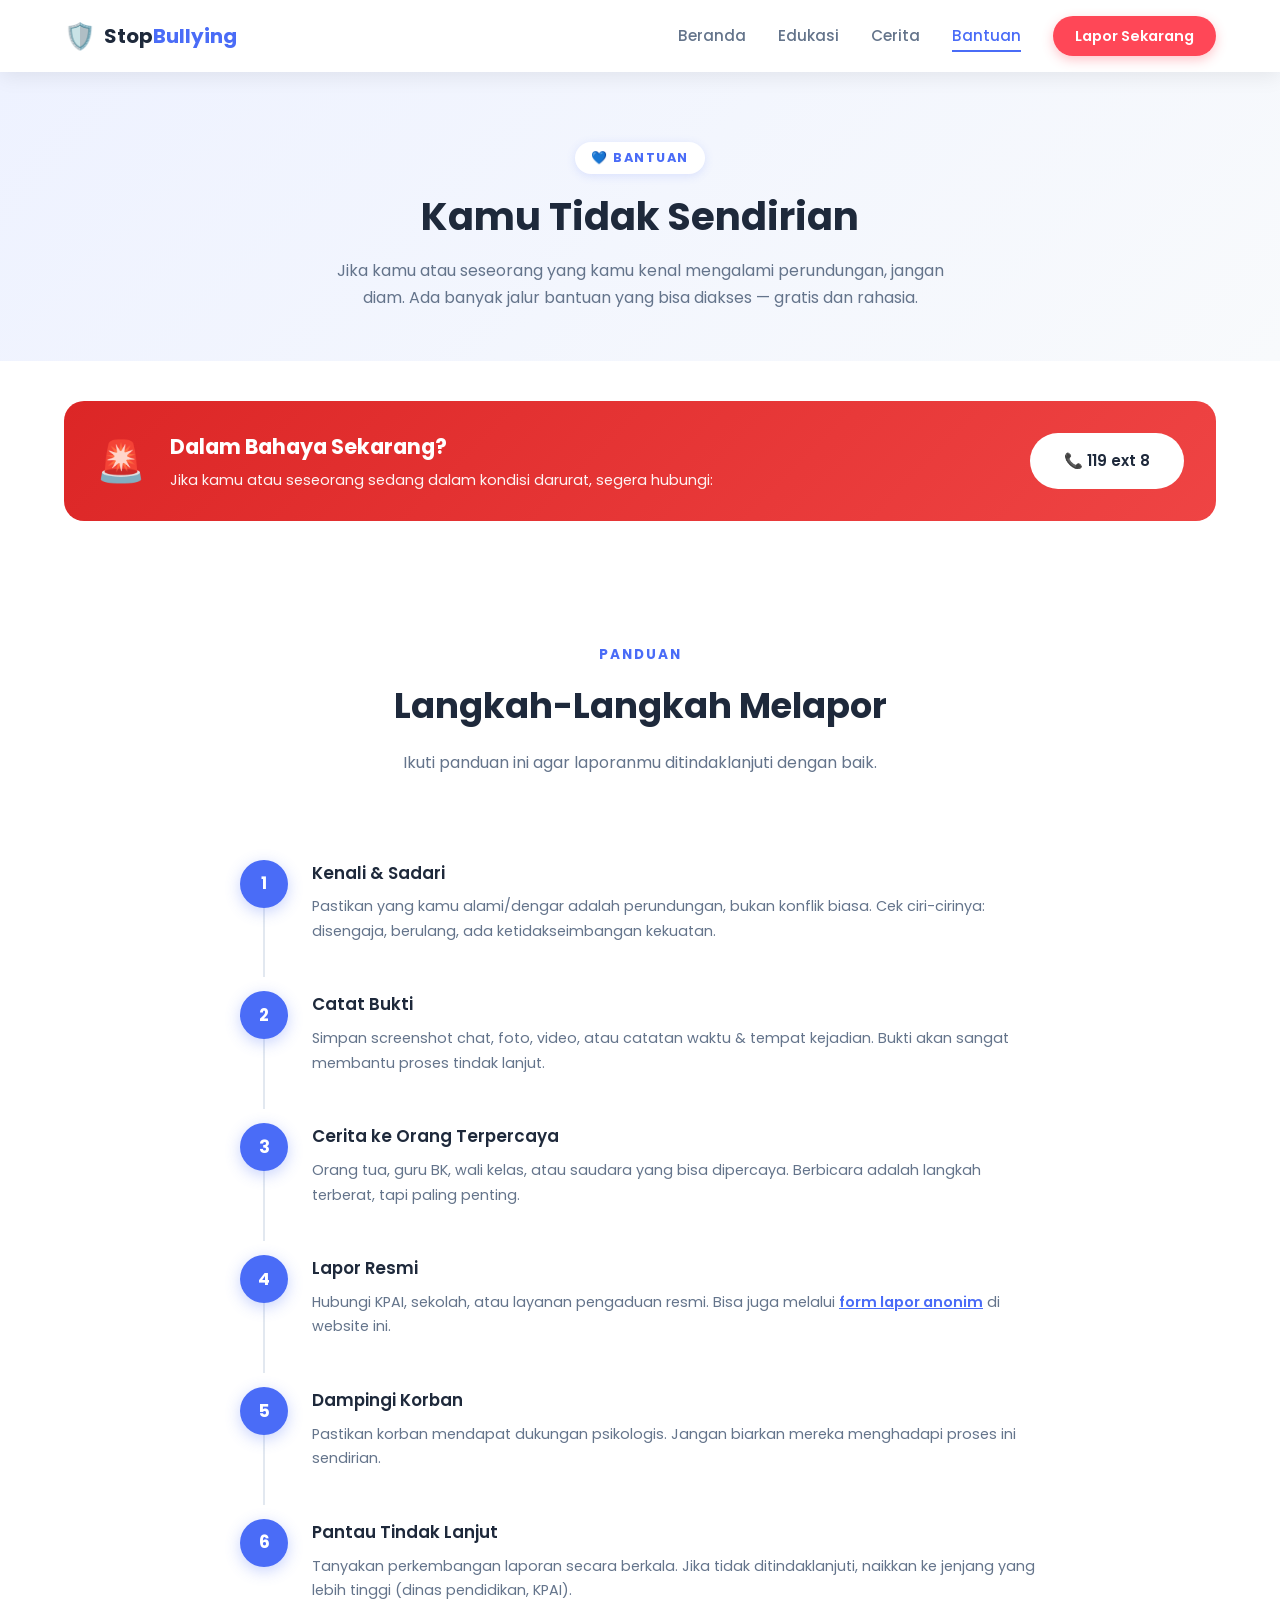
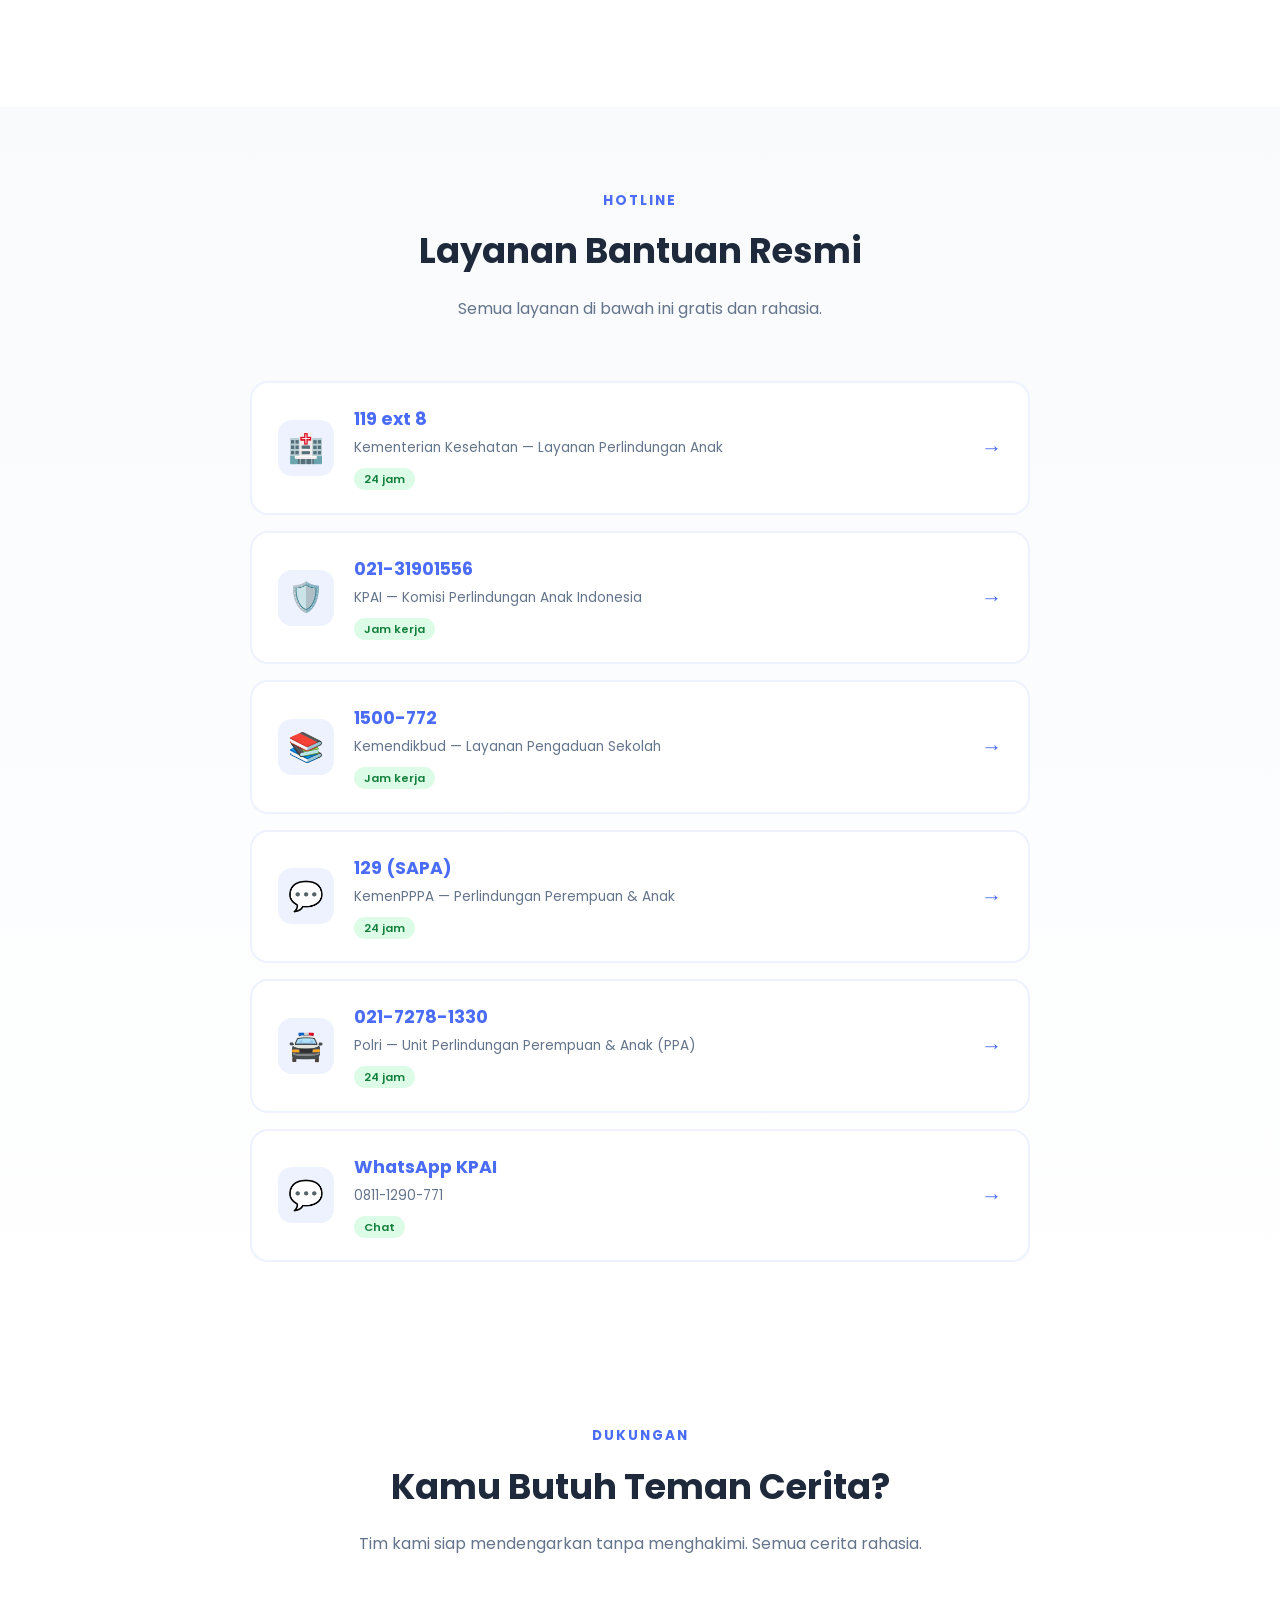
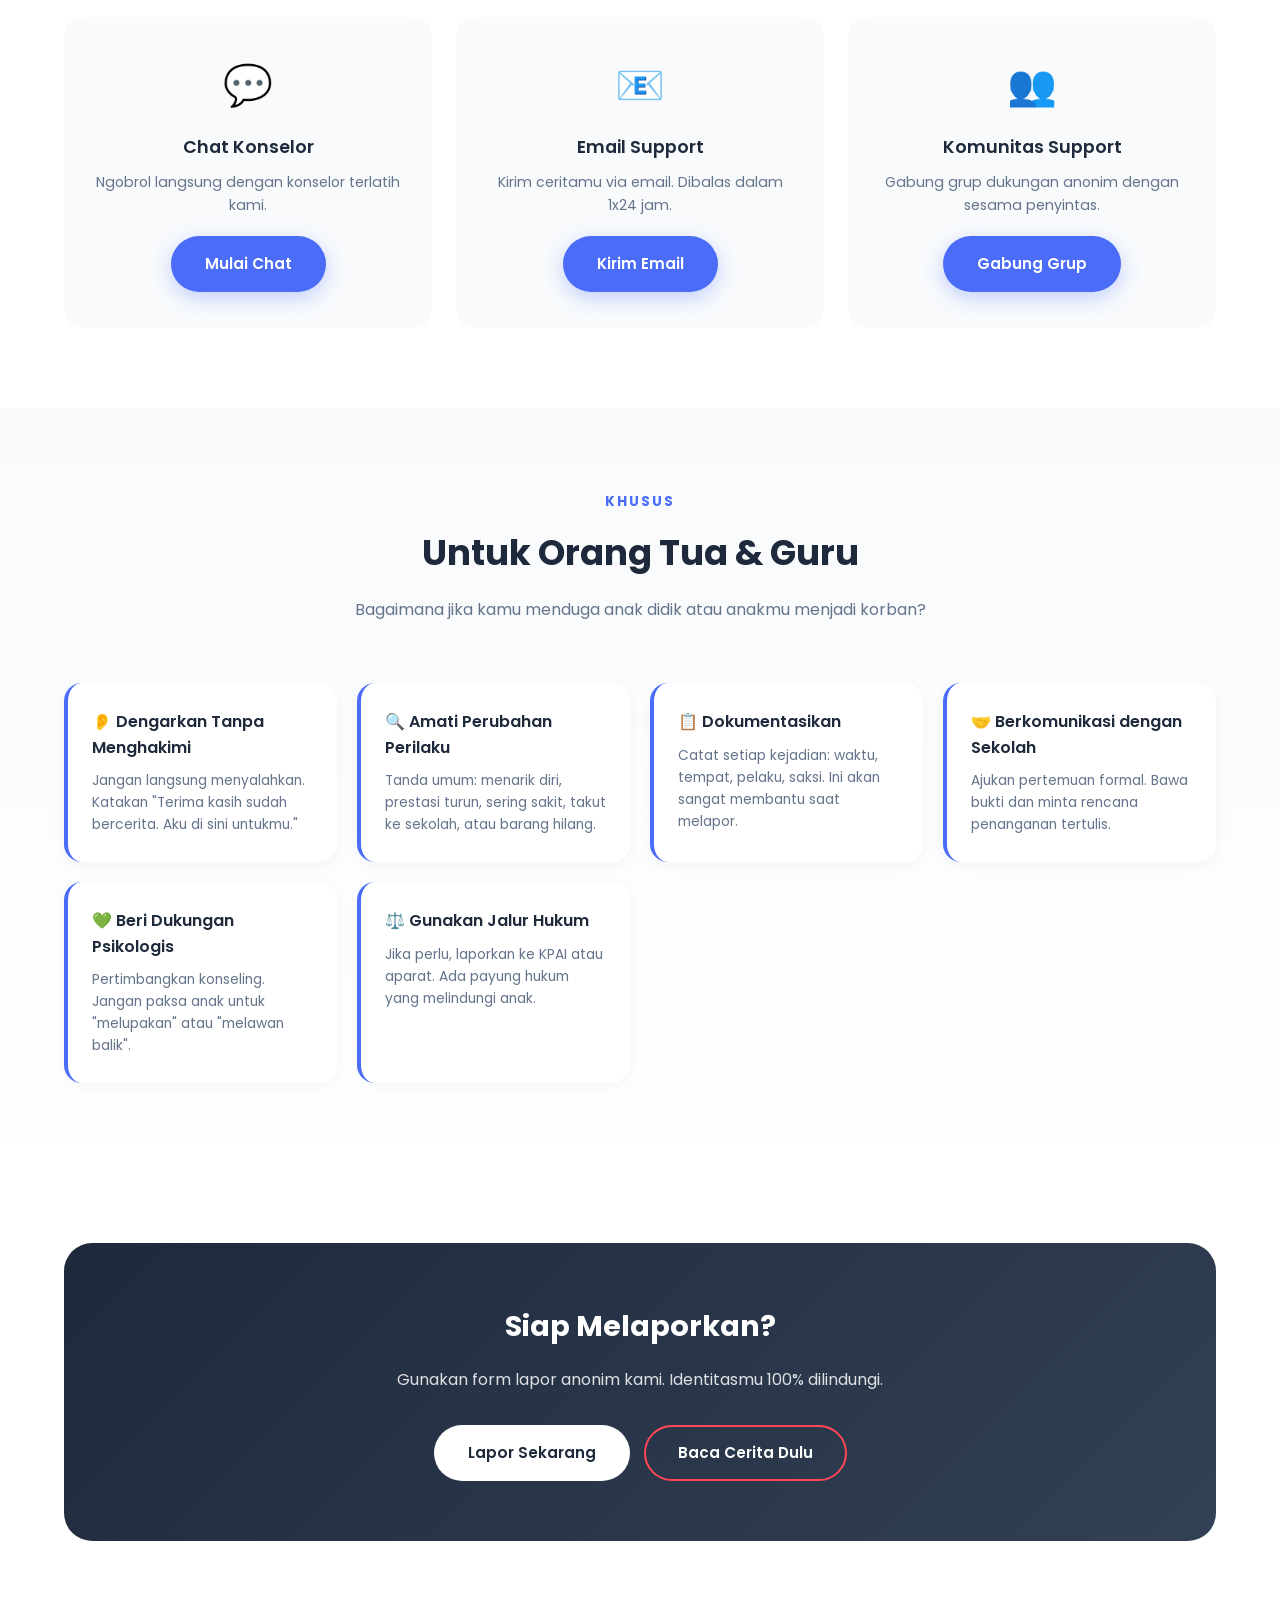
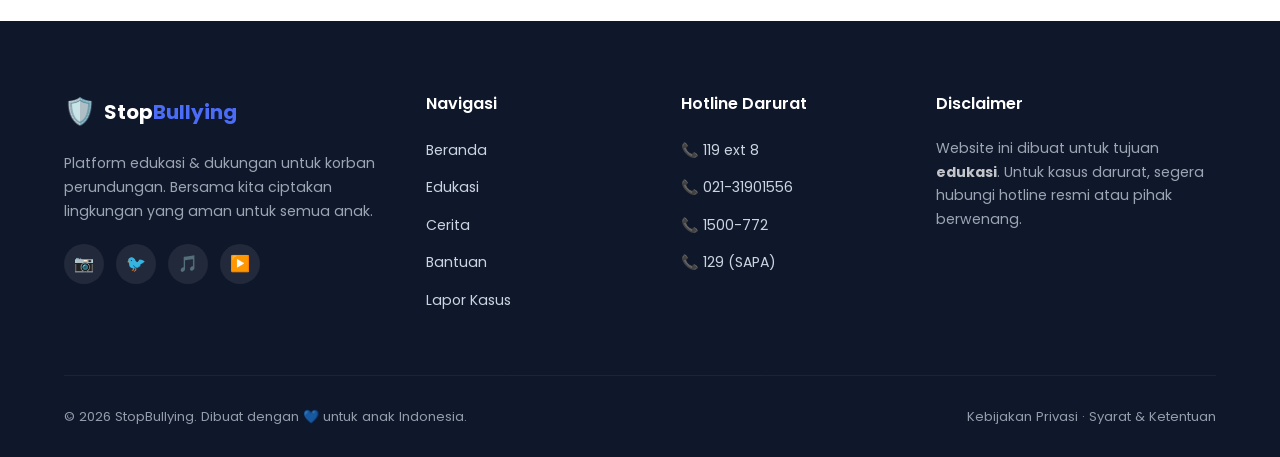
==== bantuan.html @ d8545cf7 "revisi" ====
<!DOCTYPE html>
<html lang="id">
<head>
    <meta charset="UTF-8">
    <meta name="viewport" content="width=device-width, initial-scale=1.0">
    <title>Bantuan - StopBullying</title>
    <link rel="stylesheet" href="./style.css" />
    <link href="https://fonts.googleapis.com/css2?family=Poppins:wght@400;500;600;700&display=swap" rel="stylesheet">
</head>
<body>

    <!-- NAVBAR (active di Bantuan) -->
    <nav class="navbar">
        <div class="container nav-container">
            <a href="index.html" class="logo">
                <span class="logo-icon">🛡️</span>
                <span class="logo-text">Stop<span class="highlight">Bullying</span></span>
            </a>
            <ul class="nav-menu" id="navMenu">
                <li><a href="index.html" class="nav-link">Beranda</a></li>
                <li><a href="edukasi.html" class="nav-link">Edukasi</a></li>
                <li><a href="cerita.html" class="nav-link">Cerita</a></li>
                <li><a href="bantuan.html" class="nav-link active">Bantuan</a></li>
                <li><a href="lapor.html" class="btn-lapor">Lapor Sekarang</a></li>
            </ul>
            <div class="hamburger" id="hamburger"><span></span><span></span><span></span></div>
        </div>
    </nav>

    <!-- PAGE HERO -->
    <section class="page-hero">
        <div class="container">
            <span class="page-badge">💙 BANTUAN</span>
            <h1>Kamu Tidak Sendirian</h1>
            <p>
                Jika kamu atau seseorang yang kamu kenal mengalami perundungan, 
                jangan diam. Ada banyak jalur bantuan yang bisa diakses — gratis dan rahasia.
            </p>
        </div>
    </section>

    <!-- EMERGENCY BANNER -->
    <section class="emergency-banner">
        <div class="container">
            <div class="emergency-box">
                <div class="emergency-icon">🚨</div>
                <div class="emergency-content">
                    <h3>Dalam Bahaya Sekarang?</h3>
                    <p>Jika kamu atau seseorang sedang dalam kondisi darurat, segera hubungi:</p>
                </div>
                <a href="tel:119" class="btn btn-white">📞 119 ext 8</a>
            </div>
        </div>
    </section>

    <!-- LANGKAH MELAPOR -->
    <section class="section">
        <div class="container">
            <div class="section-header">
                <span class="section-label">PANDUAN</span>
                <h2 class="section-title">Langkah-Langkah Melapor</h2>
                <p class="section-desc">Ikuti panduan ini agar laporanmu ditindaklanjuti dengan baik.</p>
            </div>

            <div class="steps-container">
                <div class="step-item">
                    <div class="step-num">1</div>
                    <div class="step-content">
                        <h4>Kenali & Sadari</h4>
                        <p>Pastikan yang kamu alami/dengar adalah perundungan, bukan konflik biasa. Cek ciri-cirinya: disengaja, berulang, ada ketidakseimbangan kekuatan.</p>
                    </div>
                </div>
                <div class="step-item">
                    <div class="step-num">2</div>
                    <div class="step-content">
                        <h4>Catat Bukti</h4>
                        <p>Simpan screenshot chat, foto, video, atau catatan waktu & tempat kejadian. Bukti akan sangat membantu proses tindak lanjut.</p>
                    </div>
                </div>
                <div class="step-item">
                    <div class="step-num">3</div>
                    <div class="step-content">
                        <h4>Cerita ke Orang Terpercaya</h4>
                        <p>Orang tua, guru BK, wali kelas, atau saudara yang bisa dipercaya. Berbicara adalah langkah terberat, tapi paling penting.</p>
                    </div>
                </div>
                <div class="step-item">
                    <div class="step-num">4</div>
                    <div class="step-content">
                        <h4>Lapor Resmi</h4>
                        <p>Hubungi KPAI, sekolah, atau layanan pengaduan resmi. Bisa juga melalui <a href="lapor.html">form lapor anonim</a> di website ini.</p>
                    </div>
                </div>
                <div class="step-item">
                    <div class="step-num">5</div>
                    <div class="step-content">
                        <h4>Dampingi Korban</h4>
                        <p>Pastikan korban mendapat dukungan psikologis. Jangan biarkan mereka menghadapi proses ini sendirian.</p>
                    </div>
                </div>
                <div class="step-item">
                    <div class="step-num">6</div>
                    <div class="step-content">
                        <h4>Pantau Tindak Lanjut</h4>
                        <p>Tanyakan perkembangan laporan secara berkala. Jika tidak ditindaklanjuti, naikkan ke jenjang yang lebih tinggi (dinas pendidikan, KPAI).</p>
                    </div>
                </div>
            </div>
        </div>
    </section>

    <!-- HOTLINE LENGKAP -->
    <section class="section gray-bg">
        <div class="container">
            <div class="section-header">
                <span class="section-label">HOTLINE</span>
                <h2 class="section-title">Layanan Bantuan Resmi</h2>
                <p class="section-desc">Semua layanan di bawah ini gratis dan rahasia.</p>
            </div>

            <div class="hotline-list">
                <a href="tel:119" class="hotline-item">
                    <div class="hotline-item-icon">🏥</div>
                    <div class="hotline-item-content">
                        <h4>119 ext 8</h4>
                        <p>Kementerian Kesehatan — Layanan Perlindungan Anak</p>
                        <span class="hotline-tag">24 jam</span>
                    </div>
                    <div class="hotline-arrow">→</div>
                </a>

                <a href="tel:02131901556" class="hotline-item">
                    <div class="hotline-item-icon">🛡️</div>
                    <div class="hotline-item-content">
                        <h4>021-31901556</h4>
                        <p>KPAI — Komisi Perlindungan Anak Indonesia</p>
                        <span class="hotline-tag">Jam kerja</span>
                    </div>
                    <div class="hotline-arrow">→</div>
                </a>

                <a href="tel:1500772" class="hotline-item">
                    <div class="hotline-item-icon">📚</div>
                    <div class="hotline-item-content">
                        <h4>1500-772</h4>
                        <p>Kemendikbud — Layanan Pengaduan Sekolah</p>
                        <span class="hotline-tag">Jam kerja</span>
                    </div>
                    <div class="hotline-arrow">→</div>
                </a>

                <a href="tel:129" class="hotline-item">
                    <div class="hotline-item-icon">💬</div>
                    <div class="hotline-item-content">
                        <h4>129 (SAPA)</h4>
                        <p>KemenPPPA — Perlindungan Perempuan & Anak</p>
                        <span class="hotline-tag">24 jam</span>
                    </div>
                    <div class="hotline-arrow">→</div>
                </a>

                <a href="tel:02172781330" class="hotline-item">
                    <div class="hotline-item-icon">🚔</div>
                    <div class="hotline-item-content">
                        <h4>021-7278-1330</h4>
                        <p>Polri — Unit Perlindungan Perempuan & Anak (PPA)</p>
                        <span class="hotline-tag">24 jam</span>
                    </div>
                    <div class="hotline-arrow">→</div>
                </a>

                <a href="https://wa.me/628111290771" class="hotline-item" target="_blank">
                    <div class="hotline-item-icon">💬</div>
                    <div class="hotline-item-content">
                        <h4>WhatsApp KPAI</h4>
                        <p>0811-1290-771</p>
                        <span class="hotline-tag">Chat</span>
                    </div>
                    <div class="hotline-arrow">→</div>
                </a>
            </div>
        </div>
    </section>

    <!-- BANTUAN INTERNAL -->
    <section class="section">
        <div class="container">
            <div class="section-header">
                <span class="section-label">DUKUNGAN</span>
                <h2 class="section-title">Kamu Butuh Teman Cerita?</h2>
                <p class="section-desc">
                    Tim kami siap mendengarkan tanpa menghakimi. Semua cerita rahasia.
                </p>
            </div>

            <div class="support-grid">
                <div class="support-option">
                    <div class="support-option-icon">💬</div>
                    <h4>Chat Konselor</h4>
                    <p>Ngobrol langsung dengan konselor terlatih kami.</p>
                    <a href="#" class="btn btn-primary">Mulai Chat</a>
                </div>
                <div class="support-option">
                    <div class="support-option-icon">📧</div>
                    <h4>Email Support</h4>
                    <p>Kirim ceritamu via email. Dibalas dalam 1x24 jam.</p>
                    <a href="mailto:bantuan@stopbullying.id" class="btn btn-primary">Kirim Email</a>
                </div>
                <div class="support-option">
                    <div class="support-option-icon">👥</div>
                    <h4>Komunitas Support</h4>
                    <p>Gabung grup dukungan anonim dengan sesama penyintas.</p>
                    <a href="#" class="btn btn-primary">Gabung Grup</a>
                </div>
            </div>
        </div>
    </section>

    <!-- UNTUK ORANG TUA & GURU -->
    <section class="section gray-bg">
        <div class="container">
            <div class="section-header">
                <span class="section-label">KHUSUS</span>
                <h2 class="section-title">Untuk Orang Tua & Guru</h2>
                <p class="section-desc">
                    Bagaimana jika kamu menduga anak didik atau anakmu menjadi korban?
                </p>
            </div>

            <div class="tips-grid">
                <div class="tips-card">
                    <h4>👂 Dengarkan Tanpa Menghakimi</h4>
                    <p>Jangan langsung menyalahkan. Katakan "Terima kasih sudah bercerita. Aku di sini untukmu."</p>
                </div>
                <div class="tips-card">
                    <h4>🔍 Amati Perubahan Perilaku</h4>
                    <p>Tanda umum: menarik diri, prestasi turun, sering sakit, takut ke sekolah, atau barang hilang.</p>
                </div>
                <div class="tips-card">
                    <h4>📋 Dokumentasikan</h4>
                    <p>Catat setiap kejadian: waktu, tempat, pelaku, saksi. Ini akan sangat membantu saat melapor.</p>
                </div>
                <div class="tips-card">
                    <h4>🤝 Berkomunikasi dengan Sekolah</h4>
                    <p>Ajukan pertemuan formal. Bawa bukti dan minta rencana penanganan tertulis.</p>
                </div>
                <div class="tips-card">
                    <h4>💚 Beri Dukungan Psikologis</h4>
                    <p>Pertimbangkan konseling. Jangan paksa anak untuk "melupakan" atau "melawan balik".</p>
                </div>
                <div class="tips-card">
                    <h4>⚖️ Gunakan Jalur Hukum</h4>
                    <p>Jika perlu, laporkan ke KPAI atau aparat. Ada payung hukum yang melindungi anak.</p>
                </div>
            </div>
        </div>
    </section>

    <!-- CTA -->
    <section class="cta-section">
        <div class="container">
            <div class="cta-box">
                <h2>Siap Melaporkan?</h2>
                <p>Gunakan form lapor anonim kami. Identitasmu 100% dilindungi.</p>
                <div class="cta-buttons">
                    <a href="lapor.html" class="btn btn-white">Lapor Sekarang</a>
                    <a href="cerita.html" class="btn btn-danger-outline">Baca Cerita Dulu</a>
                </div>
            </div>
        </div>
    </section>

    <!-- FOOTER -->
    <!-- ... footer di sini ... -->

    <footer class="footer">
      <div class="container">
        <div class="footer-grid">
          <!-- Kolom 1: Brand -->
          <div class="footer-col">
            <a href="index.html" class="logo footer-logo">
              <span class="logo-icon">🛡️</span>
              <span class="logo-text"
                >Stop<span class="highlight">Bullying</span></span
              >
            </a>
            <p class="footer-desc">
              Platform edukasi & dukungan untuk korban perundungan. Bersama kita
              ciptakan lingkungan yang aman untuk semua anak.
            </p>
            <div class="footer-social">
              <a href="#" aria-label="Instagram">📷</a>
              <a href="#" aria-label="Twitter">🐦</a>
              <a href="#" aria-label="TikTok">🎵</a>
              <a href="#" aria-label="YouTube">▶️</a>
            </div>
          </div>

          <!-- Kolom 2: Navigasi -->
          <div class="footer-col">
            <h4>Navigasi</h4>
            <ul class="footer-links">
              <li><a href="index.html">Beranda</a></li>
              <li><a href="edukasi.html">Edukasi</a></li>
              <li><a href="cerita.html">Cerita</a></li>
              <li><a href="bantuan.html">Bantuan</a></li>
              <li><a href="lapor.html">Lapor Kasus</a></li>
            </ul>
          </div>

          <!-- Kolom 3: Hotline Darurat -->
          <div class="footer-col">
            <h4>Hotline Darurat</h4>
            <ul class="footer-links">
              <li><a href="tel:119">📞 119 ext 8</a></li>
              <li><a href="tel:02131901556">📞 021-31901556</a></li>
              <li><a href="tel:1500772">📞 1500-772</a></li>
              <li><a href="tel:129">📞 129 (SAPA)</a></li>
            </ul>
          </div>

          <!-- Kolom 4: Disclaimer -->
          <div class="footer-col">
            <h4>Disclaimer</h4>
            <p class="footer-desc">
              Website ini dibuat untuk tujuan <strong>edukasi</strong>. Untuk
              kasus darurat, segera hubungi hotline resmi atau pihak berwenang.
            </p>
          </div>
        </div>

        <div class="footer-bottom">
          <p>© 2026 StopBullying. Dibuat dengan 💙 untuk anak Indonesia.</p>
          <p class="footer-bottom-links">
            <a href="#">Kebijakan Privasi</a> ·
            <a href="#">Syarat & Ketentuan</a>
          </p>
        </div>
      </div>
    </footer>

    <script src="js/script.js"></script>
</body>
</html>
---- style.css ----
/* ===== RESET & VARIABEL ===== */
* {
    margin: 0;
    padding: 0;
    box-sizing: border-box;
}

:root {
    --primary: #4A6CF7;
    --primary-dark: #3550d6;
    --danger: #FF4757;
    --dark: #1E293B;
    --gray: #64748B;
    --light: #F8FAFC;
    --white: #FFFFFF;
    --shadow: 0 4px 20px rgba(0, 0, 0, 0.08);
}

body {
    font-family: 'Poppins', sans-serif;
    color: var(--dark);
    background: var(--white);
    line-height: 1.6;
}

.container {
    max-width: 1200px;
    margin: 0 auto;
    padding: 0 24px;
}

/* ===== NAVBAR ===== */
.navbar {
    position: sticky;
    top: 0;
    width: 100%;
    background: rgba(255, 255, 255, 0.95);
    backdrop-filter: blur(10px);
    box-shadow: var(--shadow);
    z-index: 1000;
    transition: all 0.3s ease;
}

.nav-container {
    display: flex;
    justify-content: space-between;
    align-items: center;
    height: 72px;
}

/* Logo */
.logo {
    display: flex;
    align-items: center;
    gap: 8px;
    text-decoration: none;
    font-weight: 700;
    font-size: 1.25rem;
    color: var(--dark);
}

.logo-icon {
    font-size: 1.6rem;
}

.logo-text .highlight {
    color: var(--primary);
}

/* Menu */
.nav-menu {
    display: flex;
    align-items: center;
    gap: 32px;
    list-style: none;
}

.nav-link {
    text-decoration: none;
    color: var(--gray);
    font-weight: 500;
    font-size: 0.95rem;
    position: relative;
    transition: color 0.3s;
}

.nav-link:hover,
.nav-link.active {
    color: var(--primary);
}

/* Underline animation */
.nav-link::after {
    content: '';
    position: absolute;
    bottom: -6px;
    left: 0;
    width: 0;
    height: 2px;
    background: var(--primary);
    transition: width 0.3s ease;
}

.nav-link:hover::after,
.nav-link.active::after {
    width: 100%;
}

/* Tombol Lapor */
.btn-lapor {
    background: var(--danger);
    color: var(--white) !important;
    padding: 10px 22px;
    border-radius: 50px;
    text-decoration: none;
    font-weight: 600;
    font-size: 0.9rem;
    transition: all 0.3s ease;
    box-shadow: 0 4px 12px rgba(255, 71, 87, 0.3);
}

.btn-lapor:hover {
    background: #e63946;
    transform: translateY(-2px);
    box-shadow: 0 6px 16px rgba(255, 71, 87, 0.4);
}

.btn-lapor::after {
    display: none;
}

/* Hamburger */
.hamburger {
    display: none;
    flex-direction: column;
    gap: 5px;
    cursor: pointer;
    padding: 8px;
}

.hamburger span {
    width: 26px;
    height: 3px;
    background: var(--dark);
    border-radius: 2px;
    transition: all 0.3s ease;
}

.hamburger.active span:nth-child(1) {
    transform: rotate(45deg) translate(6px, 6px);
}
.hamburger.active span:nth-child(2) {
    opacity: 0;
}
.hamburger.active span:nth-child(3) {
    transform: rotate(-45deg) translate(6px, -6px);
}

/* ===== RESPONSIVE ===== */
@media (max-width: 768px) {
    .hamburger {
        display: flex;
    }

    .nav-menu {
        position: fixed;
        top: 72px;
        right: -100%;
        flex-direction: column;
        width: 260px;
        height: calc(100vh - 72px);
        background: var(--white);
        padding: 40px 24px;
        gap: 24px;
        align-items: flex-start;
        box-shadow: -4px 0 20px rgba(0, 0, 0, 0.08);
        transition: right 0.4s ease;
    }

    .nav-menu.active {
        right: 0;
    }

    .btn-lapor {
        width: 100%;
        text-align: center;
    }
}



/* ===== HERO SECTION ===== */
.hero {
    padding: 80px 0 100px;
    background: linear-gradient(135deg, #F8FAFC 0%, #EEF2FF 100%);
    overflow: hidden;
    position: relative;
}

.hero-container {
    display: grid;
    grid-template-columns: 1.1fr 0.9fr;
    gap: 60px;
    align-items: center;
}

/* Badge */
.hero-badge {
    display: inline-block;
    background: var(--white);
    color: var(--primary);
    padding: 8px 18px;
    border-radius: 50px;
    font-size: 0.85rem;
    font-weight: 600;
    box-shadow: 0 2px 10px rgba(74, 108, 247, 0.15);
    margin-bottom: 24px;
}

/* Title */
.hero-title {
    font-size: 3rem;
    font-weight: 700;
    line-height: 1.2;
    margin-bottom: 24px;
    color: var(--dark);
}

.text-primary { color: var(--primary); }
.text-danger  { color: var(--danger); }

/* Description */
.hero-desc {
    font-size: 1.05rem;
    color: var(--gray);
    margin-bottom: 36px;
    max-width: 540px;
}

/* Buttons */
.hero-buttons {
    display: flex;
    gap: 16px;
    flex-wrap: wrap;
    margin-bottom: 48px;
}

.btn {
    display: inline-block;
    padding: 14px 32px;
    border-radius: 50px;
    font-weight: 600;
    font-size: 0.95rem;
    text-decoration: none;
    transition: all 0.3s ease;
    cursor: pointer;
    border: 2px solid transparent;
}

.btn-primary {
    background: var(--primary);
    color: var(--white);
    box-shadow: 0 6px 20px rgba(74, 108, 247, 0.3);
}
.btn-primary:hover {
    background: var(--primary-dark);
    transform: translateY(-3px);
    box-shadow: 0 10px 25px rgba(74, 108, 247, 0.4);
}

.btn-outline {
    background: transparent;
    color: var(--primary);
    border-color: var(--primary);
}
.btn-outline:hover {
    background: var(--primary);
    color: var(--white);
    transform: translateY(-3px);
}

/* Statistik */
.hero-stats {
    display: flex;
    gap: 40px;
    flex-wrap: wrap;
}

.stat-item h3 {
    font-size: 1.8rem;
    color: var(--primary);
    margin-bottom: 4px;
}

.stat-item p {
    font-size: 0.85rem;
    color: var(--gray);
    max-width: 130px;
}

/* Visual Cards */
.hero-visual {
    position: relative;
    height: 420px;
}

.hero-card {
    position: absolute;
    background: var(--white);
    padding: 20px 24px;
    border-radius: 16px;
    box-shadow: 0 10px 30px rgba(0, 0, 0, 0.08);
    display: flex;
    align-items: center;
    gap: 12px;
    max-width: 280px;
    font-size: 0.9rem;
    font-weight: 500;
    color: var(--dark);
    transition: transform 0.4s ease;
}

.hero-card .card-icon {
    font-size: 1.8rem;
}

.card-1 {
    top: 10%;
    left: 5%;
    animation: float 4s ease-in-out infinite;
}
.card-2 {
    top: 42%;
    right: 5%;
    animation: float 4s ease-in-out infinite 1s;
}
.card-3 {
    bottom: 10%;
    left: 15%;
    animation: float 4s ease-in-out infinite 2s;
}

@keyframes float {
    0%, 100% { transform: translateY(0); }
    50%      { transform: translateY(-12px); }
}

/* ===== SECTION EDUKASI ===== */
.edukasi {
    padding: 100px 0;
    background: var(--white);
}

.section-header {
    text-align: center;
    max-width: 700px;
    margin: 0 auto 60px;
}

.section-label {
    display: inline-block;
    color: var(--primary);
    font-weight: 700;
    font-size: 0.85rem;
    letter-spacing: 2px;
    margin-bottom: 12px;
}

.section-title {
    font-size: 2.2rem;
    font-weight: 700;
    color: var(--dark);
    margin-bottom: 16px;
}

.section-desc {
    color: var(--gray);
    font-size: 1rem;
}

/* Grid */
.edukasi-grid {
    display: grid;
    grid-template-columns: repeat(auto-fit, minmax(240px, 1fr));
    gap: 28px;
}

.edu-card {
    background: var(--light);
    padding: 32px 26px;
    border-radius: 20px;
    transition: all 0.3s ease;
    border: 2px solid transparent;
}

.edu-card:hover {
    transform: translateY(-8px);
    background: var(--white);
    border-color: #EEF2FF;
    box-shadow: 0 15px 35px rgba(74, 108, 247, 0.12);
}

.edu-icon {
    width: 60px;
    height: 60px;
    border-radius: 16px;
    display: flex;
    align-items: center;
    justify-content: center;
    font-size: 1.8rem;
    margin-bottom: 20px;
}

.edu-card h3 {
    font-size: 1.15rem;
    color: var(--dark);
    margin-bottom: 10px;
    font-weight: 600;
}

.edu-card p {
    font-size: 0.9rem;
    color: var(--gray);
    line-height: 1.6;
}

/* ===== RESPONSIVE HERO & EDUKASI ===== */
@media (max-width: 968px) {
    .hero-container {
        grid-template-columns: 1fr;
        gap: 40px;
    }

    .hero-title {
        font-size: 2.2rem;
    }

    .hero-visual {
        height: 340px;
    }

    .section-title {
        font-size: 1.8rem;
    }
}

@media (max-width: 600px) {
    .hero {
        padding: 50px 0 60px;
    }

    .hero-title {
        font-size: 1.8rem;
    }

    .hero-desc {
        font-size: 0.95rem;
    }

    .hero-stats {
        gap: 24px;
    }

    .stat-item h3 {
        font-size: 1.4rem;
    }

    .hero-visual {
        height: 300px;
    }

    .hero-card {
        padding: 14px 18px;
        font-size: 0.8rem;
    }

    .btn {
        padding: 12px 24px;
        font-size: 0.9rem;
    }

    .edukasi {
        padding: 60px 0;
    }
}


/* ===== SECTION CERITA ===== */
.cerita {
    padding: 100px 0;
    background: linear-gradient(180deg, #F8FAFC 0%, #FFFFFF 100%);
}

/* In Memoriam */
.memoriam {
    max-width: 720px;
    margin: 0 auto 60px;
    text-align: center;
    padding: 40px 32px;
    background: linear-gradient(135deg, #1E293B 0%, #334155 100%);
    border-radius: 24px;
    color: var(--white);
    position: relative;
    overflow: hidden;
}

.memoriam::before {
    content: '';
    position: absolute;
    top: -50%;
    right: -50%;
    width: 200%;
    height: 200%;
    background: radial-gradient(circle, rgba(255,255,255,0.05) 0%, transparent 60%);
}

.memoriam-icon {
    font-size: 2.5rem;
    margin-bottom: 16px;
    animation: float 3s ease-in-out infinite;
}

.memoriam h3 {
    font-size: 1.5rem;
    margin-bottom: 16px;
    font-weight: 600;
    letter-spacing: 1px;
}

.memoriam-text {
    font-size: 0.95rem;
    line-height: 1.8;
    opacity: 0.9;
    font-style: italic;
    position: relative;
    z-index: 1;
}

/* Grid Cerita */
.cerita-grid {
    display: grid;
    grid-template-columns: repeat(auto-fit, minmax(280px, 1fr));
    gap: 28px;
    margin-bottom: 50px;
}

.cerita-card {
    background: var(--white);
    padding: 32px 28px;
    border-radius: 20px;
    box-shadow: 0 4px 20px rgba(0, 0, 0, 0.05);
    border-left: 4px solid var(--primary);
    transition: all 0.3s ease;
    position: relative;
}

.cerita-card:hover {
    transform: translateY(-6px);
    box-shadow: 0 15px 35px rgba(74, 108, 247, 0.12);
}

.cerita-quote {
    font-size: 3rem;
    color: var(--primary);
    font-family: Georgia, serif;
    line-height: 0.5;
    margin-bottom: 16px;
    opacity: 0.3;
}

.cerita-text {
    font-size: 0.95rem;
    color: var(--dark);
    line-height: 1.7;
    margin-bottom: 24px;
    font-style: italic;
}

.cerita-author {
    display: flex;
    align-items: center;
    gap: 14px;
    padding-top: 20px;
    border-top: 1px solid #F1F5F9;
}

.author-avatar {
    width: 46px;
    height: 46px;
    border-radius: 50%;
    background: linear-gradient(135deg, var(--primary), #8B5CF6);
    color: var(--white);
    display: flex;
    align-items: center;
    justify-content: center;
    font-weight: 700;
    font-size: 1.1rem;
}

.cerita-author h4 {
    font-size: 0.95rem;
    color: var(--dark);
    margin-bottom: 2px;
}

.cerita-author span {
    font-size: 0.8rem;
    color: var(--gray);
}

/* CTA Cerita */
.cerita-cta {
    text-align: center;
    padding: 40px 24px;
    background: var(--light);
    border-radius: 20px;
}

.cerita-cta p {
    margin-bottom: 20px;
    color: var(--dark);
    font-weight: 500;
}

/* ===== SECTION BANTUAN ===== */
.bantuan {
    padding: 100px 0;
    background: var(--white);
}

.sub-title {
    font-size: 1.3rem;
    color: var(--dark);
    margin-bottom: 28px;
    text-align: center;
    font-weight: 600;
}

/* Langkah */
.langkah-wrapper {
    margin-bottom: 70px;
}

.langkah-grid {
    display: grid;
    grid-template-columns: repeat(auto-fit, minmax(220px, 1fr));
    gap: 24px;
}

.langkah-item {
    background: var(--light);
    padding: 32px 24px;
    border-radius: 18px;
    text-align: center;
    position: relative;
    transition: all 0.3s ease;
}

.langkah-item:hover {
    background: var(--white);
    box-shadow: 0 10px 30px rgba(74, 108, 247, 0.1);
    transform: translateY(-5px);
}

.langkah-num {
    width: 48px;
    height: 48px;
    border-radius: 50%;
    background: var(--primary);
    color: var(--white);
    display: flex;
    align-items: center;
    justify-content: center;
    font-weight: 700;
    font-size: 1.2rem;
    margin: 0 auto 18px;
    box-shadow: 0 4px 15px rgba(74, 108, 247, 0.3);
}

.langkah-item h4 {
    font-size: 1rem;
    color: var(--dark);
    margin-bottom: 10px;
    font-weight: 600;
}

.langkah-item p {
    font-size: 0.85rem;
    color: var(--gray);
    line-height: 1.6;
}

/* Hotline */
.hotline-wrapper {
    margin-bottom: 70px;
}

.hotline-grid {
    display: grid;
    grid-template-columns: repeat(auto-fit, minmax(280px, 1fr));
    gap: 20px;
}

.hotline-card {
    display: flex;
    align-items: center;
    gap: 18px;
    padding: 22px 24px;
    background: var(--white);
    border: 2px solid #EEF2FF;
    border-radius: 16px;
    text-decoration: none;
    color: var(--dark);
    transition: all 0.3s ease;
}

.hotline-card:hover {
    border-color: var(--primary);
    background: #F8FAFF;
    transform: translateY(-4px);
    box-shadow: 0 10px 25px rgba(74, 108, 247, 0.15);
}

.hotline-icon {
    font-size: 1.8rem;
    width: 56px;
    height: 56px;
    background: #EEF2FF;
    border-radius: 14px;
    display: flex;
    align-items: center;
    justify-content: center;
    flex-shrink: 0;
}

.hotline-card h4 {
    font-size: 1.1rem;
    color: var(--primary);
    margin-bottom: 4px;
    font-weight: 700;
}

.hotline-card p {
    font-size: 0.82rem;
    color: var(--gray);
}

/* Support Box */
.support-box {
    max-width: 720px;
    margin: 0 auto;
    text-align: center;
    padding: 50px 36px;
    background: linear-gradient(135deg, #EEF2FF 0%, #F8FAFF 100%);
    border-radius: 24px;
    border: 2px dashed #C7D2FE;
}

.support-icon {
    font-size: 2.5rem;
    margin-bottom: 16px;
}

.support-box h3 {
    font-size: 1.4rem;
    color: var(--dark);
    margin-bottom: 16px;
    font-weight: 700;
}

.support-box p {
    color: var(--gray);
    line-height: 1.8;
    font-size: 0.95rem;
    margin-bottom: 24px;
}

/* ===== RESPONSIVE CERITA & BANTUAN ===== */
@media (max-width: 768px) {
    .cerita, .bantuan {
        padding: 60px 0;
    }

    .memoriam {
        padding: 30px 24px;
    }

    .memoriam h3 {
        font-size: 1.2rem;
    }

    .sub-title {
        font-size: 1.1rem;
    }

    .support-box {
        padding: 36px 24px;
    }

    .support-box h3 {
        font-size: 1.15rem;
    }
}


/* ===== SECTION GENERAL ===== */
.preview-section {
    padding: 100px 0;
}

.gray-bg {
    background: linear-gradient(180deg, #F8FAFC 0%, #FFFFFF 100%);
}

.section-cta {
    text-align: center;
    margin-top: 50px;
}

/* ===== WHY SECTION ===== */
.why {
    padding: 100px 0;
    background: var(--white);
}

.why-grid {
    display: grid;
    grid-template-columns: repeat(auto-fit, minmax(220px, 1fr));
    gap: 24px;
}

.why-card {
    background: var(--light);
    padding: 32px 26px;
    border-radius: 20px;
    border-left: 4px solid var(--primary);
    transition: all 0.3s ease;
}

.why-card:hover {
    transform: translateY(-6px);
    background: var(--white);
    box-shadow: 0 15px 35px rgba(74, 108, 247, 0.12);
}

.why-icon {
    font-size: 2rem;
    margin-bottom: 16px;
}

.why-card h3 {
    font-size: 1.05rem;
    color: var(--dark);
    margin-bottom: 10px;
    font-weight: 600;
}

.why-card p {
    font-size: 0.88rem;
    color: var(--gray);
    line-height: 1.6;
}

/* ===== HIGHLIGHT BANTUAN ===== */
.highlight-bantuan {
    padding: 80px 0;
    background: var(--white);
}

.highlight-box {
    background: linear-gradient(135deg, #1E293B 0%, #334155 100%);
    padding: 60px 50px;
    border-radius: 28px;
    color: var(--white);
    display: grid;
    grid-template-columns: 1.3fr 1fr;
    gap: 50px;
    align-items: center;
    position: relative;
    overflow: hidden;
}

.highlight-box::before {
    content: '';
    position: absolute;
    top: -50%;
    right: -30%;
    width: 500px;
    height: 500px;
    background: radial-gradient(circle, rgba(255, 71, 87, 0.15) 0%, transparent 70%);
}

.highlight-content h2 {
    font-size: 2rem;
    margin-bottom: 16px;
    font-weight: 700;
}

.highlight-content p {
    font-size: 0.95rem;
    line-height: 1.7;
    opacity: 0.85;
    margin-bottom: 28px;
    max-width: 480px;
}

.highlight-buttons {
    display: flex;
    gap: 14px;
    flex-wrap: wrap;
}

.btn-white {
    background: var(--white);
    color: var(--dark);
}
.btn-white:hover {
    background: #F1F5F9;
    transform: translateY(-3px);
}

.btn-danger-outline {
    background: transparent;
    color: var(--white);
    border-color: var(--danger);
}
.btn-danger-outline:hover {
    background: var(--danger);
    color: var(--white);
    transform: translateY(-3px);
}

/* Mini Hotlines */
.highlight-hotlines {
    display: flex;
    flex-direction: column;
    gap: 16px;
    position: relative;
    z-index: 1;
}

.mini-hotline {
    display: flex;
    align-items: center;
    gap: 16px;
    padding: 20px 22px;
    background: rgba(255, 255, 255, 0.08);
    border: 1px solid rgba(255, 255, 255, 0.15);
    border-radius: 16px;
    text-decoration: none;
    color: var(--white);
    transition: all 0.3s ease;
    backdrop-filter: blur(10px);
}

.mini-hotline:hover {
    background: rgba(255, 255, 255, 0.15);
    transform: translateX(6px);
}

.mini-hotline span {
    font-size: 1.6rem;
}

.mini-hotline strong {
    display: block;
    font-size: 1rem;
}

.mini-hotline small {
    font-size: 0.8rem;
    opacity: 0.7;
}

/* ===== SUPPORT SECTION (Landing) ===== */
.support-section {
    padding: 80px 0 100px;
    background: var(--white);
}

/* ===== FOOTER ===== */
.footer {
    background: #0F172A;
    color: #CBD5E1;
    padding: 70px 0 30px;
}

.footer-grid {
    display: grid;
    grid-template-columns: 1.5fr 1fr 1fr 1.3fr;
    gap: 40px;
    margin-bottom: 50px;
}

.footer-logo {
    color: var(--white);
    margin-bottom: 20px;
    display: inline-flex;
}

.footer-desc {
    font-size: 0.88rem;
    line-height: 1.7;
    opacity: 0.75;
    margin-bottom: 20px;
}

.footer-desc strong {
    color: var(--white);
}

.footer-social {
    display: flex;
    gap: 12px;
}

.footer-social a {
    width: 40px;
    height: 40px;
    background: rgba(255, 255, 255, 0.08);
    border-radius: 50%;
    display: flex;
    align-items: center;
    justify-content: center;
    text-decoration: none;
    font-size: 1rem;
    transition: all 0.3s ease;
}

.footer-social a:hover {
    background: var(--primary);
    transform: translateY(-3px);
}

.footer-col h4 {
    color: var(--white);
    font-size: 1rem;
    margin-bottom: 20px;
    font-weight: 600;
}

.footer-links {
    list-style: none;
}

.footer-links li {
    margin-bottom: 12px;
}

.footer-links a {
    color: #CBD5E1;
    text-decoration: none;
    font-size: 0.88rem;
    transition: color 0.3s;
}

.footer-links a:hover {
    color: var(--white);
    padding-left: 4px;
}

.footer-bottom {
    padding-top: 30px;
    border-top: 1px solid rgba(255, 255, 255, 0.08);
    display: flex;
    justify-content: space-between;
    flex-wrap: wrap;
    gap: 16px;
    font-size: 0.82rem;
    opacity: 0.7;
}

.footer-bottom-links a {
    color: #CBD5E1;
    text-decoration: none;
    transition: color 0.3s;
}

.footer-bottom-links a:hover {
    color: var(--white);
}

/* ===== RESPONSIVE LANDING ===== */
@media (max-width: 968px) {
    .highlight-box {
        grid-template-columns: 1fr;
        padding: 40px 30px;
        gap: 32px;
    }

    .highlight-content h2 {
        font-size: 1.6rem;
    }

    .footer-grid {
        grid-template-columns: 1fr 1fr;
    }
}

@media (max-width: 600px) {
    .preview-section,
    .why,
    .highlight-bantuan {
        padding: 60px 0;
    }

    .footer-grid {
        grid-template-columns: 1fr;
    }

    .footer-bottom {
        flex-direction: column;
        text-align: center;
    }

    .highlight-buttons {
        flex-direction: column;
    }

    .highlight-buttons .btn {
        text-align: center;
    }
}




/* ===== PAGE HERO (Sub Pages) ===== */
.page-hero {
    padding: 70px 0 50px;
    background: linear-gradient(135deg, #EEF2FF 0%, #F8FAFC 100%);
    text-align: center;
}

.page-badge {
    display: inline-block;
    background: var(--white);
    color: var(--primary);
    padding: 6px 16px;
    border-radius: 50px;
    font-size: 0.8rem;
    font-weight: 700;
    letter-spacing: 1.5px;
    margin-bottom: 20px;
    box-shadow: 0 2px 10px rgba(74, 108, 247, 0.15);
}

.page-hero h1 {
    font-size: 2.4rem;
    font-weight: 700;
    color: var(--dark);
    margin-bottom: 16px;
    line-height: 1.2;
}

.page-hero p {
    max-width: 640px;
    margin: 0 auto;
    color: var(--gray);
    font-size: 1rem;
    line-height: 1.7;
}

/* ===== GENERIC SECTION ===== */
.section {
    padding: 80px 0;
}

/* ===== DEFINISI BOX ===== */
.definisi-box {
    max-width: 800px;
    margin: 0 auto;
    padding: 40px;
    background: var(--light);
    border-radius: 20px;
}

.definisi-box p {
    font-size: 1rem;
    line-height: 1.8;
    color: var(--dark);
    margin-bottom: 32px;
}

.definisi-ciri {
    display: grid;
    grid-template-columns: repeat(auto-fit, minmax(200px, 1fr));
    gap: 20px;
}

.ciri-item {
    display: flex;
    gap: 12px;
    align-items: flex-start;
}

.ciri-item span {
    width: 32px;
    height: 32px;
    flex-shrink: 0;
    background: var(--primary);
    color: var(--white);
    border-radius: 50%;
    display: flex;
    align-items: center;
    justify-content: center;
    font-weight: 700;
    font-size: 0.85rem;
}

.ciri-item p {
    font-size: 0.88rem;
    margin-bottom: 0;
    color: var(--gray);
}

.ciri-item p strong {
    color: var(--dark);
}

/* ===== JENIS LIST ===== */
.jenis-list {
    display: flex;
    flex-direction: column;
    gap: 24px;
}

.jenis-item {
    display: grid;
    grid-template-columns: 100px 1fr;
    gap: 30px;
    align-items: start;
    padding: 32px;
    background: var(--white);
    border-radius: 20px;
    box-shadow: 0 4px 20px rgba(0, 0, 0, 0.05);
    transition: all 0.3s ease;
}

.jenis-item:hover {
    transform: translateX(6px);
    box-shadow: 0 10px 30px rgba(74, 108, 247, 0.12);
}

.jenis-number {
    font-size: 3rem;
    font-weight: 700;
    color: #E2E8F0;
    line-height: 1;
}

.jenis-content h3 {
    font-size: 1.25rem;
    color: var(--dark);
    margin-bottom: 12px;
    font-weight: 700;
}

.jenis-content > p {
    color: var(--gray);
    margin-bottom: 16px;
    line-height: 1.7;
}

.contoh-list {
    display: flex;
    flex-wrap: wrap;
    gap: 8px;
}

.contoh-list span {
    padding: 6px 14px;
    background: #EEF2FF;
    color: var(--primary);
    border-radius: 50px;
    font-size: 0.82rem;
    font-weight: 500;
}

/* ===== PENYEBAB GRID ===== */
.penyebab-grid {
    display: grid;
    grid-template-columns: repeat(auto-fit, minmax(250px, 1fr));
    gap: 24px;
}

.penyebab-card {
    padding: 30px 24px;
    background: var(--light);
    border-radius: 18px;
    text-align: center;
    transition: all 0.3s ease;
}

.penyebab-card:hover {
    background: var(--white);
    box-shadow: 0 15px 35px rgba(74, 108, 247, 0.12);
    transform: translateY(-6px);
}

.penyebab-icon {
    font-size: 2.2rem;
    margin-bottom: 16px;
}

.penyebab-card h4 {
    font-size: 1.05rem;
    color: var(--dark);
    margin-bottom: 10px;
    font-weight: 600;
}

.penyebab-card p {
    font-size: 0.88rem;
    color: var(--gray);
    line-height: 1.6;
}

/* ===== UPSTANDER GRID ===== */
.upstander-grid {
    display: grid;
    grid-template-columns: repeat(auto-fit, minmax(240px, 1fr));
    gap: 24px;
}

.upstander-card {
    padding: 28px 24px;
    background: var(--white);
    border-radius: 18px;
    position: relative;
    box-shadow: 0 4px 20px rgba(0, 0, 0, 0.05);
    transition: all 0.3s ease;
}

.upstander-card:hover {
    transform: translateY(-6px);
    box-shadow: 0 15px 35px rgba(74, 108, 247, 0.15);
}

.upstander-num {
    width: 40px;
    height: 40px;
    background: linear-gradient(135deg, var(--primary), #8B5CF6);
    color: var(--white);
    border-radius: 12px;
    display: flex;
    align-items: center;
    justify-content: center;
    font-weight: 700;
    margin-bottom: 16px;
}

.upstander-card h4 {
    color: var(--dark);
    margin-bottom: 10px;
    font-weight: 600;
}

.upstander-card p {
    font-size: 0.88rem;
    color: var(--gray);
    line-height: 1.6;
}

/* ===== FAQ ===== */
.faq-list {
    max-width: 800px;
    margin: 0 auto;
    display: flex;
    flex-direction: column;
    gap: 16px;
}

.faq-item {
    background: var(--light);
    border-radius: 16px;
    padding: 20px 24px;
    transition: all 0.3s ease;
    cursor: pointer;
}

.faq-item[open] {
    background: var(--white);
    box-shadow: 0 10px 30px rgba(74, 108, 247, 0.1);
}

.faq-item summary {
    font-weight: 600;
    color: var(--dark);
    font-size: 0.98rem;
    list-style: none;
    position: relative;
    padding-right: 30px;
    cursor: pointer;
}

.faq-item summary::-webkit-details-marker { display: none; }

.faq-item summary::after {
    content: '+';
    position: absolute;
    right: 0;
    top: 50%;
    transform: translateY(-50%);
    font-size: 1.4rem;
    color: var(--primary);
    transition: transform 0.3s;
}

.faq-item[open] summary::after {
    content: '−';
}

.faq-item p {
    margin-top: 16px;
    color: var(--gray);
    line-height: 1.7;
    font-size: 0.9rem;
}

.faq-item p a {
    color: var(--primary);
    font-weight: 600;
}

/* ===== CTA SECTION ===== */
.cta-section {
    padding: 80px 0;
    background: var(--white);
}

.cta-box {
    background: linear-gradient(135deg, #1E293B 0%, #334155 100%);
    padding: 60px 40px;
    border-radius: 28px;
    text-align: center;
    color: var(--white);
}

.cta-box h2 {
    font-size: 1.8rem;
    margin-bottom: 16px;
    font-weight: 700;
}

.cta-box p {
    max-width: 540px;
    margin: 0 auto 32px;
    opacity: 0.85;
    line-height: 1.7;
}

.cta-buttons {
    display: flex;
    gap: 14px;
    justify-content: center;
    flex-wrap: wrap;
}

/* ===== MEMORIAM DEDICATION ===== */
.memoriam-dedication {
    margin-top: 24px;
    font-size: 0.9rem;
    opacity: 0.85;
    position: relative;
    z-index: 1;
    color: #93C5FD;
    font-weight: 600;
}

/* ===== FILTER BUTTONS ===== */
.filter-buttons {
    display: flex;
    gap: 10px;
    justify-content: center;
    flex-wrap: wrap;
    margin-bottom: 40px;
}

.filter-btn {
    padding: 10px 22px;
    background: var(--white);
    border: 2px solid #E2E8F0;
    border-radius: 50px;
    font-family: 'Poppins', sans-serif;
    font-size: 0.88rem;
    font-weight: 500;
    color: var(--gray);
    cursor: pointer;
    transition: all 0.3s ease;
}

.filter-btn:hover {
    border-color: var(--primary);
    color: var(--primary);
}

.filter-btn.active {
    background: var(--primary);
    border-color: var(--primary);
    color: var(--white);
}

/* ===== CERITA TAG ===== */
.cerita-card {
    position: relative;
}

.cerita-tag {
    position: absolute;
    top: 16px;
    right: 16px;
    font-size: 0.7rem;
    font-weight: 700;
    padding: 4px 12px;
    border-radius: 50px;
    letter-spacing: 0.5px;
    text-transform: uppercase;
}

.tag-korban { background: #FFE5E7; color: #E63946; }
.tag-pelaku { background: #FFF4E5; color: #D97706; }
.tag-keluarga { background: #E5F3FF; color: #2563EB; }
.tag-saksi { background: #F0E5FF; color: #7C3AED; }

/* ===== STORY FORM ===== */
.story-form {
    max-width: 720px;
    margin: 0 auto;
    padding: 40px;
    background: var(--light);
    border-radius: 24px;
}

/* ===== EMERGENCY BANNER ===== */
.emergency-banner {
    padding: 40px 0;
    background: var(--white);
}

.emergency-box {
    display: flex;
    align-items: center;
    gap: 24px;
    padding: 28px 32px;
    background: linear-gradient(135deg, #DC2626 0%, #EF4444 100%);
    border-radius: 20px;
    color: var(--white);
    flex-wrap: wrap;
}

.emergency-icon {
    font-size: 2.5rem;
}

.emergency-content {
    flex: 1;
    min-width: 200px;
}

.emergency-content h3 {
    font-size: 1.3rem;
    margin-bottom: 6px;
    font-weight: 700;
}

.emergency-content p {
    font-size: 0.9rem;
    opacity: 0.95;
}

/* ===== STEPS ===== */
.steps-container {
    max-width: 800px;
    margin: 0 auto;
    position: relative;
}

.step-item {
    display: flex;
    gap: 24px;
    padding: 24px 0;
    position: relative;
}

.step-item:not(:last-child)::before {
    content: '';
    position: absolute;
    left: 23px;
    top: 70px;
    bottom: -10px;
    width: 2px;
    background: #E2E8F0;
}

.step-num {
    width: 48px;
    height: 48px;
    flex-shrink: 0;
    background: var(--primary);
    color: var(--white);
    border-radius: 50%;
    display: flex;
    align-items: center;
    justify-content: center;
    font-weight: 700;
    font-size: 1.05rem;
    box-shadow: 0 4px 15px rgba(74, 108, 247, 0.3);
    z-index: 1;
}

.step-content h4 {
    font-size: 1.05rem;
    color: var(--dark);
    margin-bottom: 8px;
    font-weight: 600;
}

.step-content p {
    font-size: 0.9rem;
    color: var(--gray);
    line-height: 1.7;
}

.step-content a {
    color: var(--primary);
    font-weight: 600;
}

/* ===== HOTLINE LIST ===== */
.hotline-list {
    max-width: 780px;
    margin: 0 auto;
    display: flex;
    flex-direction: column;
    gap: 16px;
}

.hotline-item {
    display: flex;
    align-items: center;
    gap: 20px;
    padding: 22px 26px;
    background: var(--white);
    border: 2px solid #EEF2FF;
    border-radius: 18px;
    text-decoration: none;
    color: var(--dark);
    transition: all 0.3s ease;
}

.hotline-item:hover {
    border-color: var(--primary);
    background: #F8FAFF;
    transform: translateX(6px);
    box-shadow: 0 10px 25px rgba(74, 108, 247, 0.12);
}

.hotline-item-icon {
    font-size: 1.8rem;
    width: 56px;
    height: 56px;
    background: #EEF2FF;
    border-radius: 14px;
    display: flex;
    align-items: center;
    justify-content: center;
    flex-shrink: 0;
}

.hotline-item-content {
    flex: 1;
}

.hotline-item-content h4 {
    font-size: 1.1rem;
    color: var(--primary);
    margin-bottom: 4px;
    font-weight: 700;
}

.hotline-item-content p {
    font-size: 0.85rem;
    color: var(--gray);
    margin-bottom: 6px;
}

.hotline-tag {
    font-size: 0.7rem;
    font-weight: 600;
    padding: 3px 10px;
    background: #DCFCE7;
    color: #15803D;
    border-radius: 50px;
}

.hotline-arrow {
    font-size: 1.3rem;
    color: var(--primary);
    transition: transform 0.3s;
}

.hotline-item:hover .hotline-arrow {
    transform: translateX(4px);
}

/* ===== SUPPORT GRID ===== */
.support-grid {
    display: grid;
    grid-template-columns: repeat(auto-fit, minmax(260px, 1fr));
    gap: 24px;
}

.support-option {
    padding: 36px 28px;
    background: var(--light);
    border-radius: 20px;
    text-align: center;
    transition: all 0.3s ease;
}

.support-option:hover {
    background: var(--white);
    box-shadow: 0 15px 35px rgba(74, 108, 247, 0.12);
    transform: translateY(-6px);
}

.support-option-icon {
    font-size: 2.5rem;
    margin-bottom: 16px;
}

.support-option h4 {
    font-size: 1.1rem;
    color: var(--dark);
    margin-bottom: 10px;
    font-weight: 600;
}

.support-option p {
    font-size: 0.88rem;
    color: var(--gray);
    margin-bottom: 20px;
    line-height: 1.6;
}

/* ===== TIPS GRID ===== */
.tips-grid {
    display: grid;
    grid-template-columns: repeat(auto-fit, minmax(260px, 1fr));
    gap: 20px;
}

.tips-card {
    padding: 26px 24px;
    background: var(--white);
    border-radius: 18px;
    border-left: 4px solid var(--primary);
    box-shadow: 0 4px 15px rgba(0, 0, 0, 0.04);
    transition: all 0.3s ease;
}

.tips-card:hover {
    transform: translateY(-4px);
    box-shadow: 0 10px 25px rgba(74, 108, 247, 0.12);
}

.tips-card h4 {
    font-size: 1rem;
    color: var(--dark);
    margin-bottom: 10px;
    font-weight: 600;
}

.tips-card p {
    font-size: 0.86rem;
    color: var(--gray);
    line-height: 1.6;
}

/* ===== FORM STYLES ===== */
.form-wrapper {
    display: grid;
    grid-template-columns: 300px 1fr;
    gap: 40px;
    max-width: 1100px;
    margin: 0 auto;
}

.form-info {
    padding: 30px 26px;
    background: var(--light);
    border-radius: 20px;
    height: fit-content;
    position: sticky;
    top: 100px;
}

.form-info h3 {
    color: var(--dark);
    margin-bottom: 20px;
    font-size: 1.1rem;
}

.info-list {
    list-style: none;
    display: flex;
    flex-direction: column;
    gap: 12px;
}

.info-list li {
    font-size: 0.88rem;
    color: var(--gray);
    line-height: 1.6;
}

.info-list a {
    color: var(--primary);
    font-weight: 600;
}

.info-warning {
    margin-top: 24px;
    padding: 18px;
    background: #FEF3C7;
    border-left: 4px solid #F59E0B;
    border-radius: 10px;
}

.info-warning strong {
    display: block;
    color: #92400E;
    margin-bottom: 6px;
    font-size: 0.85rem;
}

.info-warning p {
    font-size: 0.8rem;
    color: #78350F;
    line-height: 1.6;
}

/* Form */
.lapor-form,
.story-form form {
    display: flex;
    flex-direction: column;
    gap: 28px;
}

.form-section {
    padding: 28px;
    background: var(--light);
    border-radius: 20px;
}

.form-section-title {
    font-size: 1rem;
    color: var(--dark);
    margin-bottom: 6px;
    font-weight: 600;
}

.form-section-desc {
    font-size: 0.82rem;
    color: var(--gray);
    margin-bottom: 20px;
}

.form-row {
    display: grid;
    grid-template-columns: 1fr 1fr;
    gap: 16px;
    margin-bottom: 16px;
}

.form-group {
    display: flex;
    flex-direction: column;
    gap: 8px;
    margin-bottom: 16px;
}

.form-group label {
    font-size: 0.85rem;
    color: var(--dark);
    font-weight: 500;
}

.form-group input,
.form-group select,
.form-group textarea {
    padding: 12px 16px;
    border: 2px solid #E2E8F0;
    border-radius: 12px;
    font-family: 'Poppins', sans-serif;
    font-size: 0.9rem;
    color: var(--dark);
    background: var(--white);
    transition: all 0.3s;
    resize: vertical;
}

.form-group input:focus,
.form-group select:focus,
.form-group textarea:focus {
    outline: none;
    border-color: var(--primary);
    box-shadow: 0 0 0 4px rgba(74, 108, 247, 0.1);
}

.form-group textarea {
    min-height: 120px;
}

/* Checkbox */
.checkbox-group {
    gap: 12px;
}

.checkbox-label {
    display: flex;
    align-items: flex-start;
    gap: 10px;
    font-size: 0.88rem;
    color: var(--dark);
    cursor: pointer;
    line-height: 1.6;
    margin-bottom: 12px;
}

.checkbox-label input[type="checkbox"] {
    width: 18px;
    height: 18px;
    accent-color: var(--primary);
    flex-shrink: 0;
    margin-top: 2px;
    cursor: pointer;
}

/* File Upload */
.file-upload {
    position: relative;
}

.file-upload input[type="file"] {
    position: absolute;
    opacity: 0;
    width: 0;
    height: 0;
}

.file-upload-label {
    display: flex;
    flex-direction: column;
    align-items: center;
    gap: 6px;
    padding: 36px 24px;
    background: var(--white);
    border: 2px dashed #CBD5E1;
    border-radius: 16px;
    cursor: pointer;
    transition: all 0.3s;
    text-align: center;
}

.file-upload-label:hover {
    border-color: var(--primary);
    background: #F8FAFF;
}

.file-icon {
    font-size: 2rem;
}

.file-text {
    font-size: 0.9rem;
    color: var(--dark);
    font-weight: 600;
}

.file-sub {
    font-size: 0.8rem;
    color: var(--gray);
}

/* Submit */
.form-submit {
    text-align: center;
    padding: 20px 0;
}

.btn-large {
    padding: 16px 48px;
    font-size: 1rem;
}

.form-submit-note {
    margin-top: 14px;
    font-size: 0.82rem;
    color: var(--gray);
}

/* ===== MODAL ===== */
.modal {
    position: fixed;
    inset: 0;
    background: rgba(15, 23, 42, 0.7);
    display: none;
    align-items: center;
    justify-content: center;
    z-index: 2000;
    padding: 20px;
    backdrop-filter: blur(4px);
}

.modal.active {
    display: flex;
    animation: fadeIn 0.3s ease;
}

.modal-content {
    background: var(--white);
    padding: 50px 40px;
    border-radius: 24px;
    max-width: 480px;
    text-align: center;
    box-shadow: 0 25px 60px rgba(0, 0, 0, 0.25);
    animation: slideUp 0.4s ease;
}

.modal-icon {
    font-size: 3rem;
    margin-bottom: 20px;
}

.modal-content h3 {
    font-size: 1.5rem;
    color: var(--dark);
    margin-bottom: 14px;
    font-weight: 700;
}

.modal-content > p {
    color: var(--gray);
    line-height: 1.7;
    margin-bottom: 20px;
    font-size: 0.92rem;
}

.ticket-number {
    display: inline-block;
    padding: 14px 28px;
    background: #EEF2FF;
    color: var(--primary);
    border-radius: 12px;
    font-weight: 700;
    font-size: 1.1rem;
    letter-spacing: 1px;
    margin-bottom: 16px;
    font-family: 'Courier New', monospace;
}

.modal-note {
    font-size: 0.82rem !important;
    margin-bottom: 24px !important;
}

@keyframes fadeIn {
    from { opacity: 0; }
    to { opacity: 1; }
}

@keyframes slideUp {
    from { transform: translateY(30px); opacity: 0; }
    to { transform: translateY(0); opacity: 1; }
}

/* ===== RESPONSIVE SUB-PAGES ===== */
@media (max-width: 968px) {
    .form-wrapper {
        grid-template-columns: 1fr;
    }

    .form-info {
        position: static;
    }

    .jenis-item {
        grid-template-columns: 60px 1fr;
        gap: 20px;
        padding: 24px;
    }

    .jenis-number {
        font-size: 2rem;
    }

    .page-hero h1 {
        font-size: 1.8rem;
    }
}

@media (max-width: 600px) {
    .page-hero {
        padding: 50px 0 36px;
    }

    .page-hero h1 {
        font-size: 1.5rem;
    }

    .section {
        padding: 60px 0;
    }

    .form-row {
        grid-template-columns: 1fr;
    }

    .jenis-item {
        grid-template-columns: 1fr;
        text-align: left;
    }

    .jenis-number {
        font-size: 1.5rem;
    }

    .definisi-box {
        padding: 24px;
    }

    .story-form,
    .form-section {
        padding: 22px;
    }

    .emergency-box {
        flex-direction: column;
        text-align: center;
    }

    .step-item {
        gap: 16px;
    }

    .step-num {
        width: 40px;
        height: 40px;
        font-size: 0.95rem;
    }

    .step-item:not(:last-child)::before {
        left: 19px;
    }

    .hotline-item {
        padding: 18px;
        gap: 14px;
    }

    .hotline-item-icon {
        width: 46px;
        height: 46px;
        font-size: 1.4rem;
    }

    .hotline-arrow {
        display: none;
    }

    .cta-box {
        padding: 40px 24px;
    }

    .cta-box h2 {
        font-size: 1.4rem;
    }

    .modal-content {
        padding: 36px 24px;
    }
}
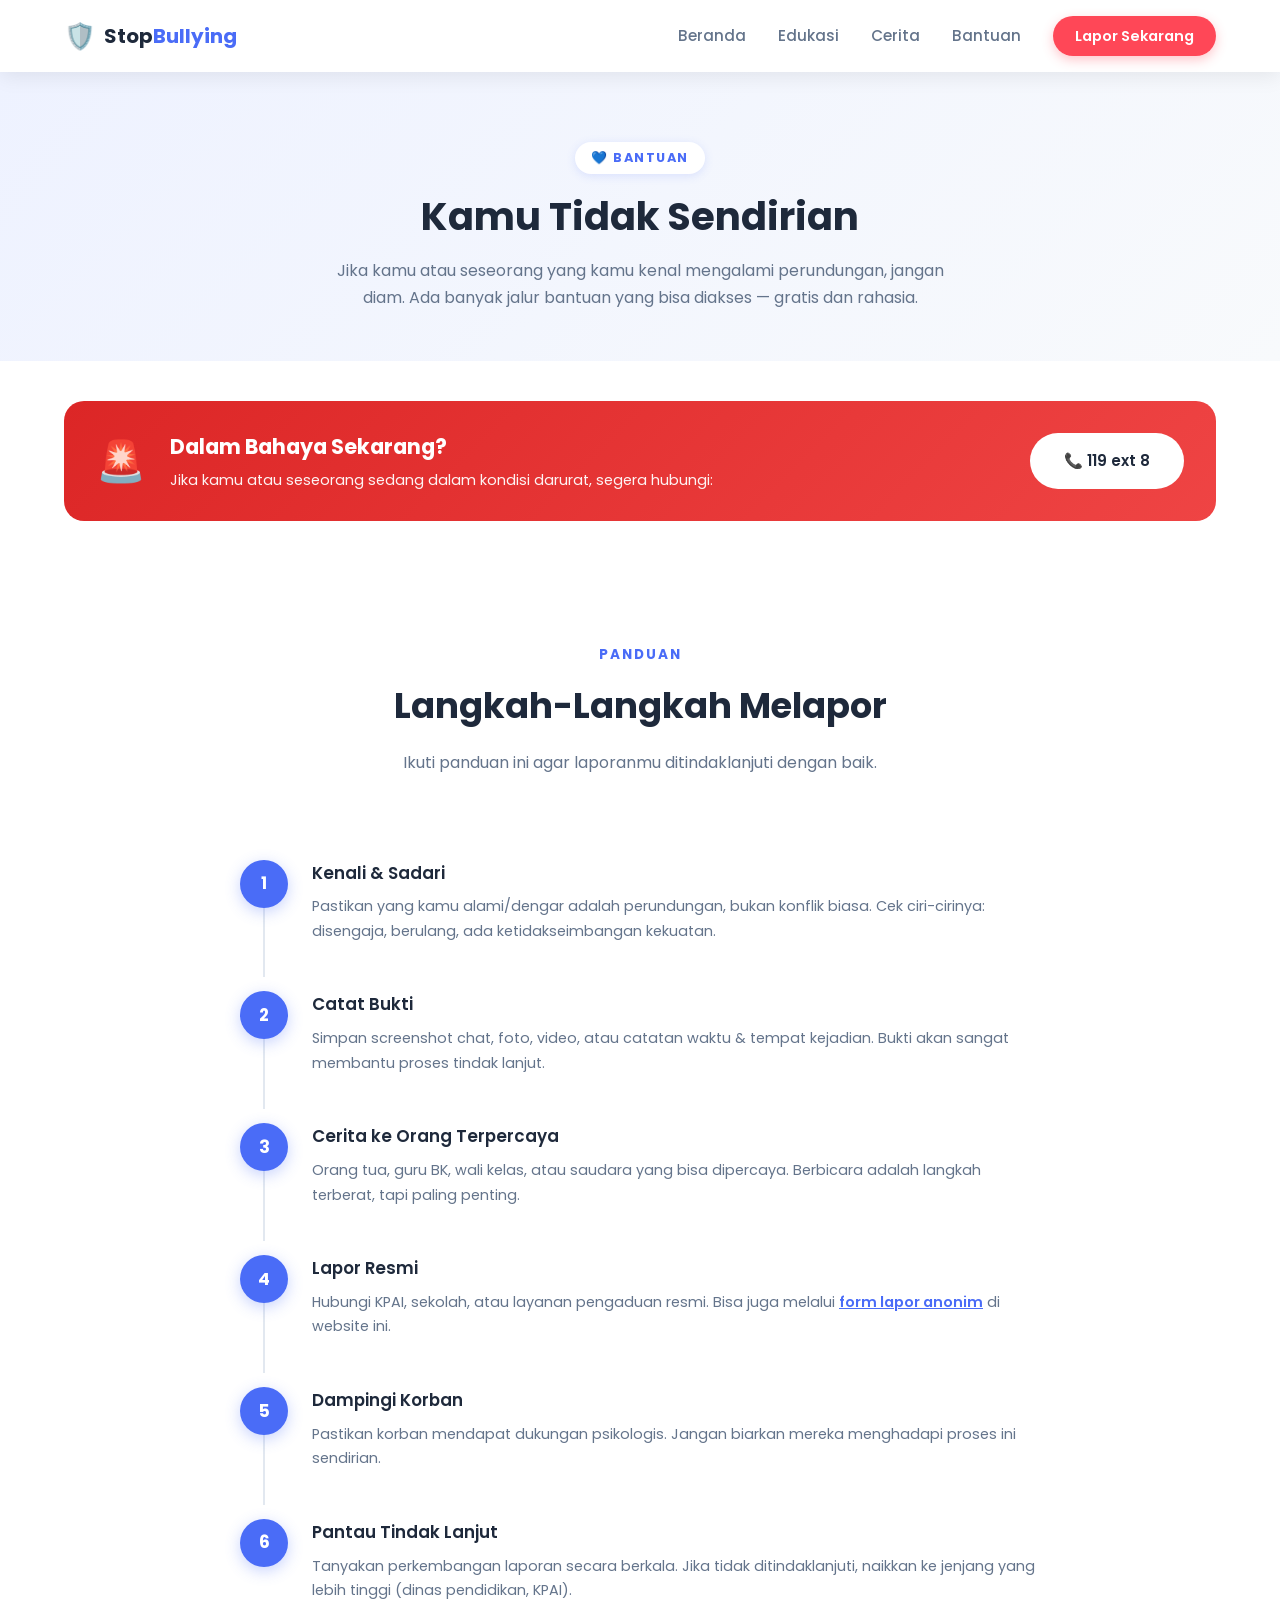
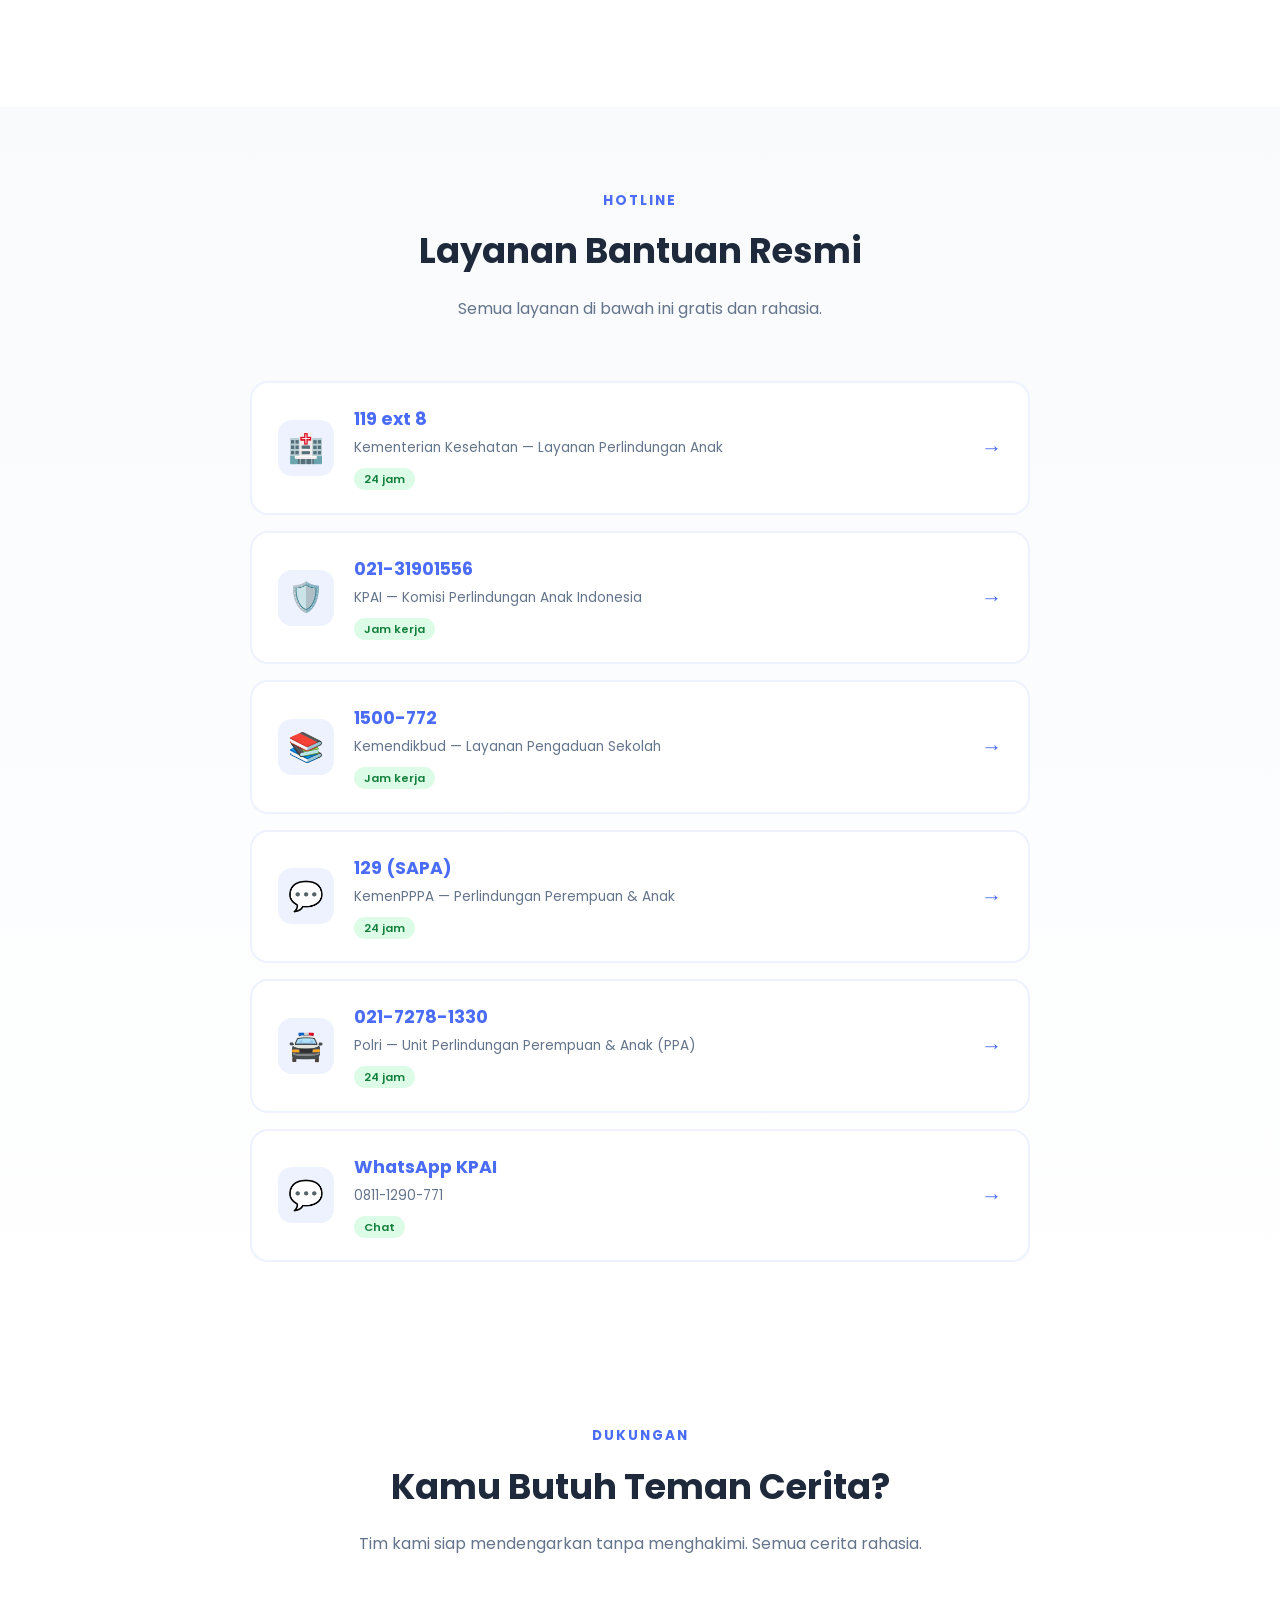
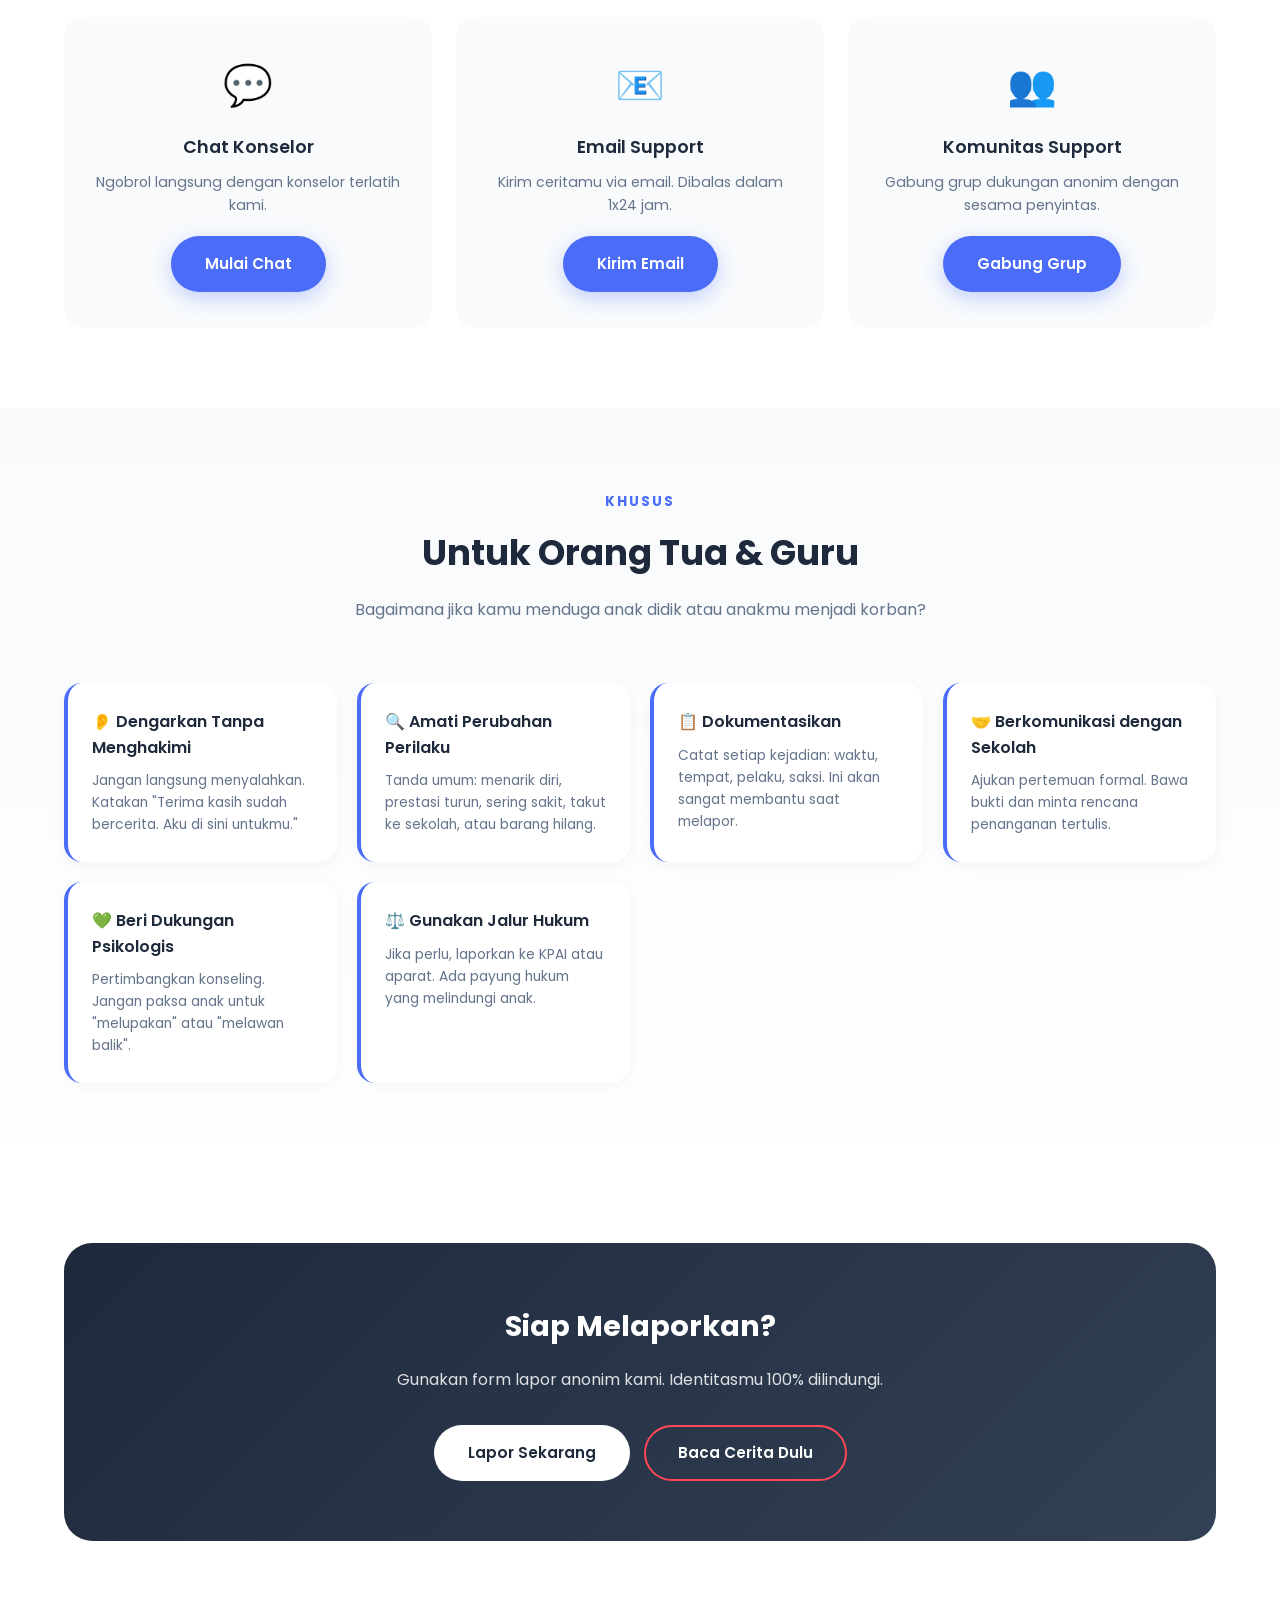
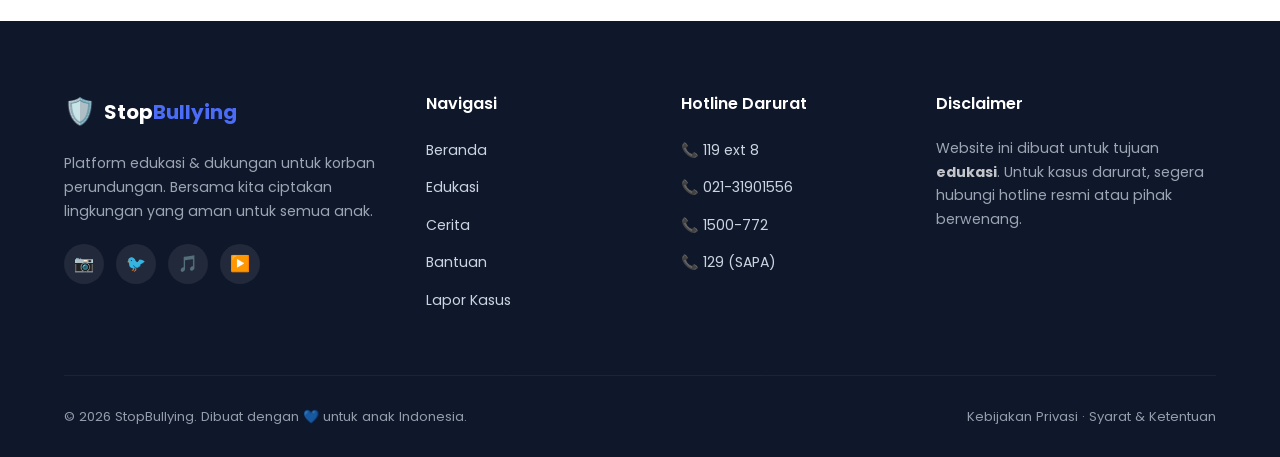
==== commit 065bde6d: "lupa panggil jsnya" ====
--- a/bantuan.html
+++ b/bantuan.html
@@ -339,6 +339,6 @@
       </div>
     </footer>
 
-    <script src="js/script.js"></script>
+    <script src="./script.js"></script>
 </body>
 </html>
